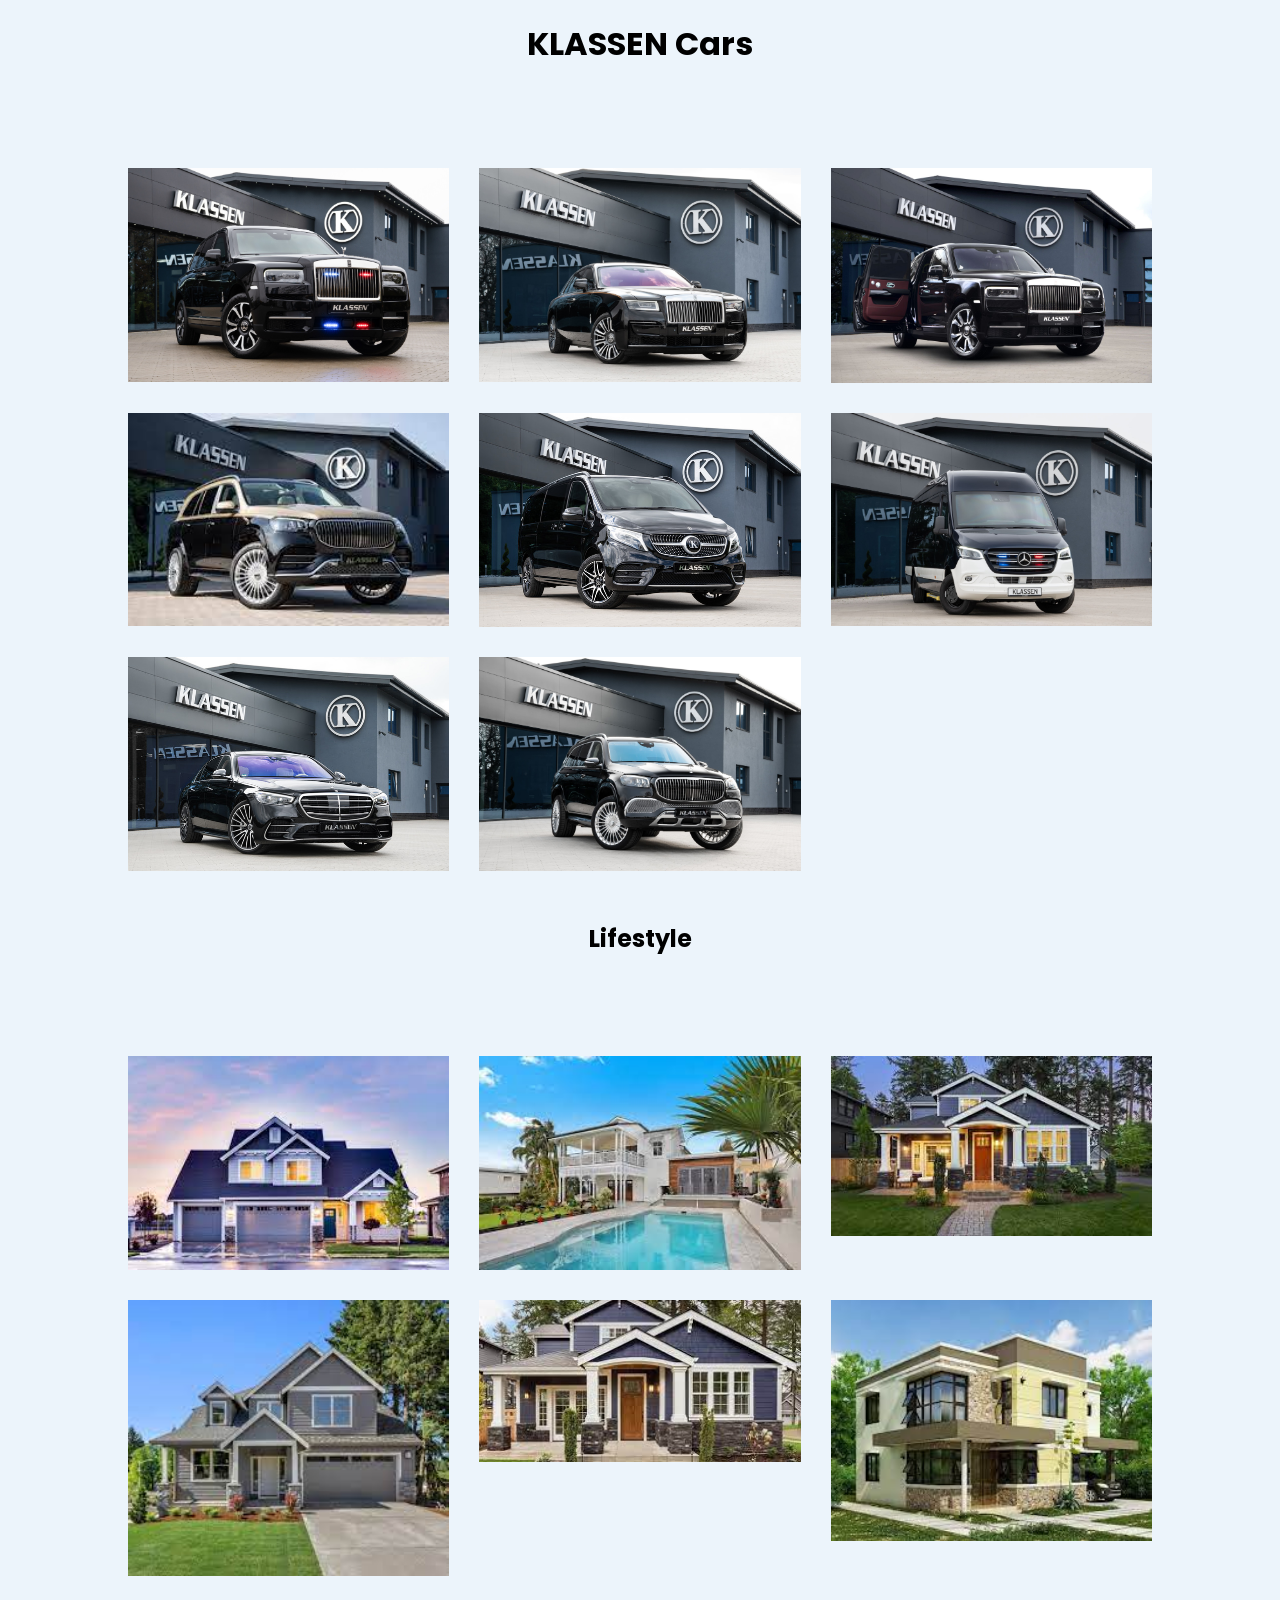
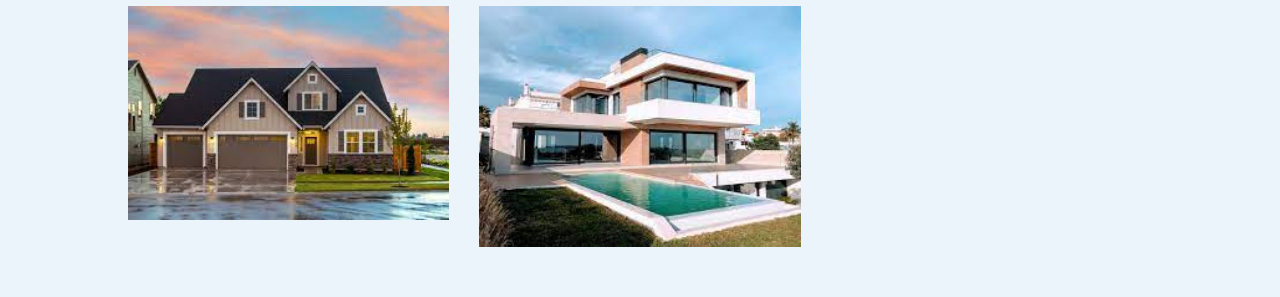
==== Photo Gallery/index.html @ 18dfbdc4 "Add files via upload" ====
<!DOCTYPE html>
<html lang="en">
<head>
    <title>KLASSEN </title>
    <meta charset="UTF-8">
    <meta http-equiv="X-UA-Compatible" content="IE=edge">
    <meta name="viewport" content="width=device-width, initial-scale=1.0">
    <link rel="stylesheet" href="styles.css">
    <link rel="shortcut icon" type="image/png" href="./img/android-chrome-192x192.png">
    <link rel="stylesheet" href="https://cdnjs.cloudflare.com/ajax/libs/font-awesome/4.7.0/css/font-awesome.min.css">
    <meta name="viewport" content="width=device-width, initial-scale=1.0">
    <meta property="og:url" content="" />
          <meta
            name="description"
            content="Welcome to our photo gallery, where we document the fondest of our memories"
          />

          <meta
            name="og:description"
            content="Welcome to our photo gallery, where we document the fondest of our memories"
          />
          <meta name="og:image" content="./img/car2.jpeg"/>
          <meta property="og:site_name" content="Photo Gallery" />
          <meta name="theme-color" content="#3E282BFF" />
          <meta name="twitter:card" content="summary_large_image" />
          <meta name="twitter:title" content="Photo Gallery" />
          <meta
            name="twitter:description"
            content="Welcome to our photo gallery, where we document the fondest of our memories"
          />
          <meta name="twitter:image" content="./img/car2.jpeg" />
</head>
<body>
    <h1>KLASSEN Cars</h1>
<div class="car-gallery">
    <img src="./img/car1.jpeg">
    <img src="./img/car2.jpeg">
    <img src="./img/car3.jpeg">
    <img src="./img/car4.jpeg">
    <img src="./img/car5.jpeg">
    <img src="./img/car6.jpeg">
    <img src="./img/car7.jpeg">
    <img src="./img/car8.jpeg">
</div>
<section>
    <h1>Lifestyle</h1>
    <div class="img-gallery">
        <img src="./img/house1.jpeg">
        <img src="./img/house2.jpeg">
        <img src="./img/house3.jpeg">
        <img src="./img/house4.jpeg">
        <img src="./img/house5.jpeg">
        <img src="./img/house6.jpeg">
        <img src="./img/house7.jpeg">
        <img src="./img/house8.jpeg">
    </div>
</section>

</body>
</html>
---- Photo Gallery/styles.css ----
@import url('https://fonts.googleapis.com/css2?family=Island+Moments&family=Poppins:wght@300;400;500;600;700;800;900&display=swap');

*{
    margin: 0;
    padding: 0;
    font-family: "Poppins", sans-serif;
}
body{
    background: #ecf4fb;
}
h1{
    text-align: center;
    margin: 20px;
    margin-bottom: 30px ;
}
.img-gallery{
    width: 80%;
    margin: 100px auto 50px;
    display: grid;
    grid-template-columns: repeat(auto-fit, minmax(250px, 1fr));
    grid-gap: 30px;
}
.img-gallery img{
    width: 100%;
    cursor: pointer;
} 
.img-gallery img:hover{
    transform: scale(2,2)
}
/*--cars--*/
.car-gallery{
    width: 80%;
    margin: 100px auto 50px;
    display: grid;
    grid-template-columns: repeat(auto-fit, minmax(250px, 1fr));
    grid-gap: 30px;
}
.car-gallery img{
    width: 100%;
    cursor: pointer;
} 
.car-gallery img:hover{
    transform: scale(2,2)
}
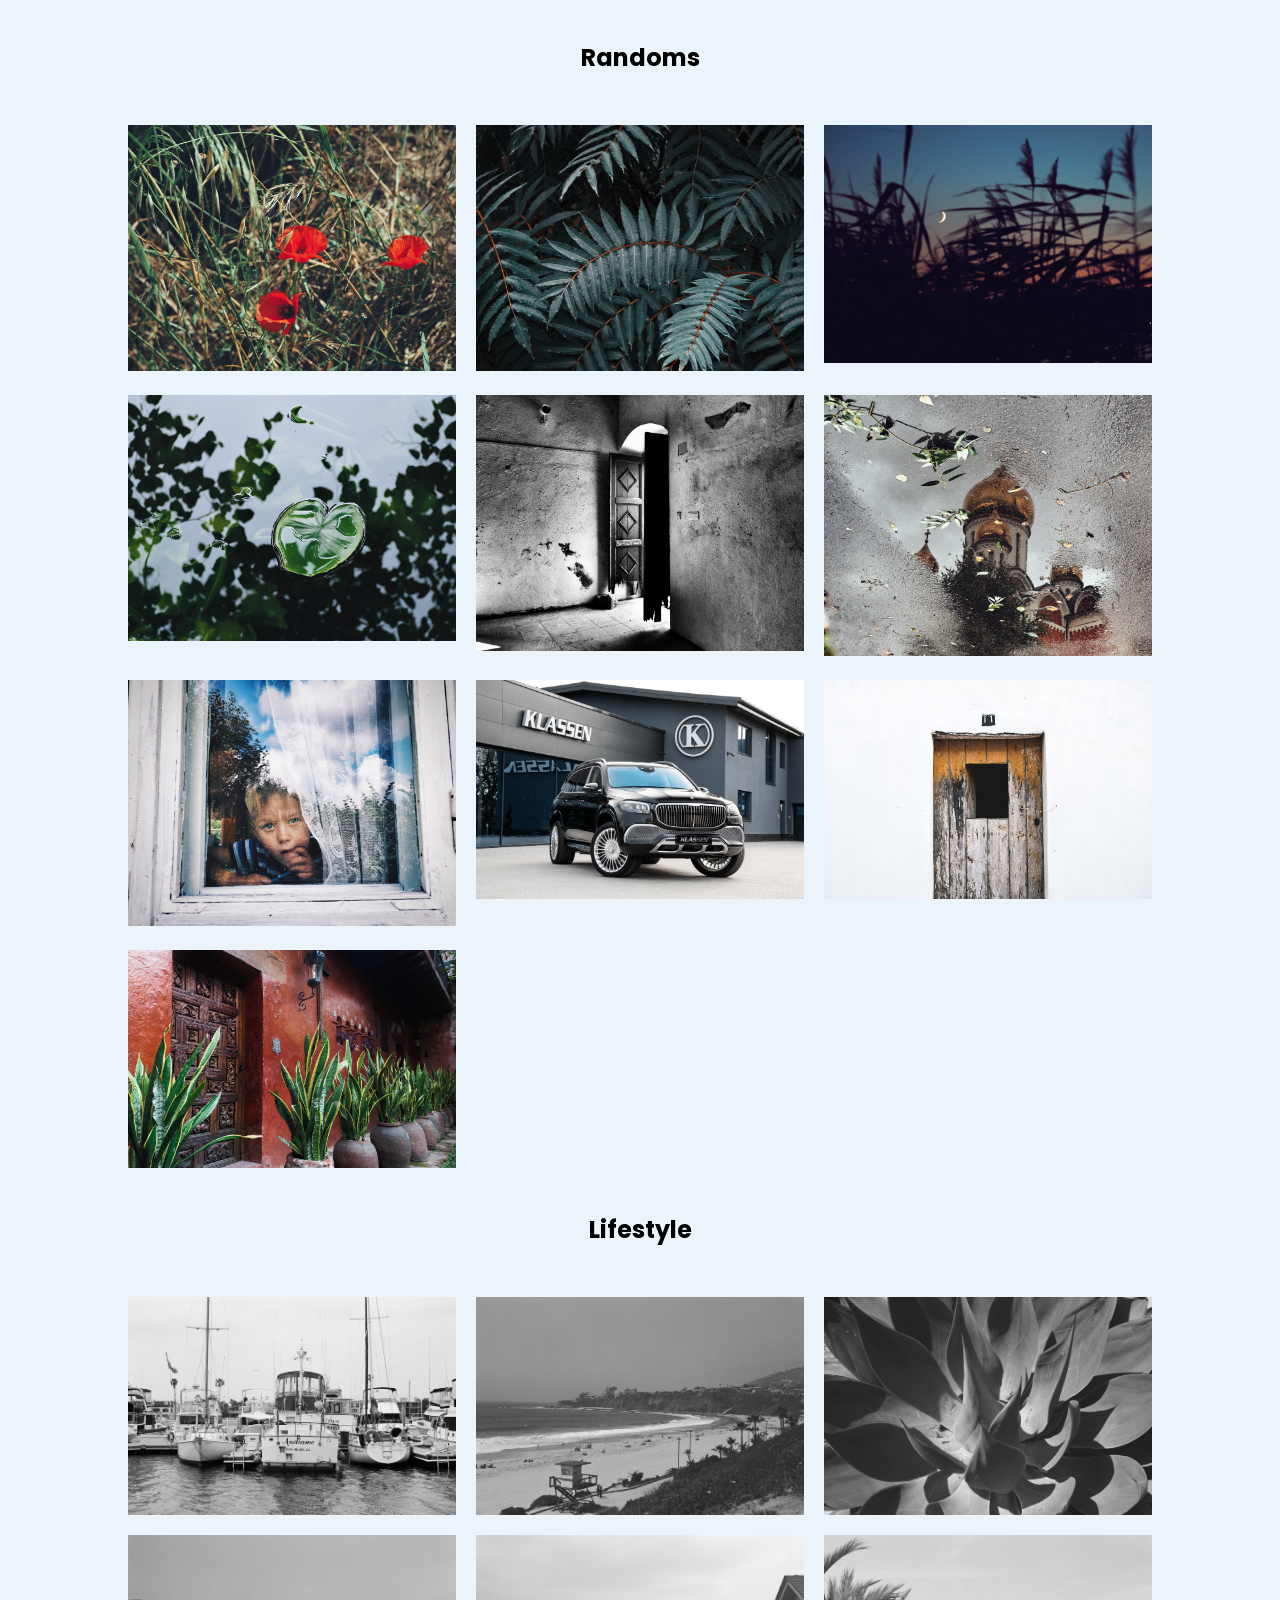
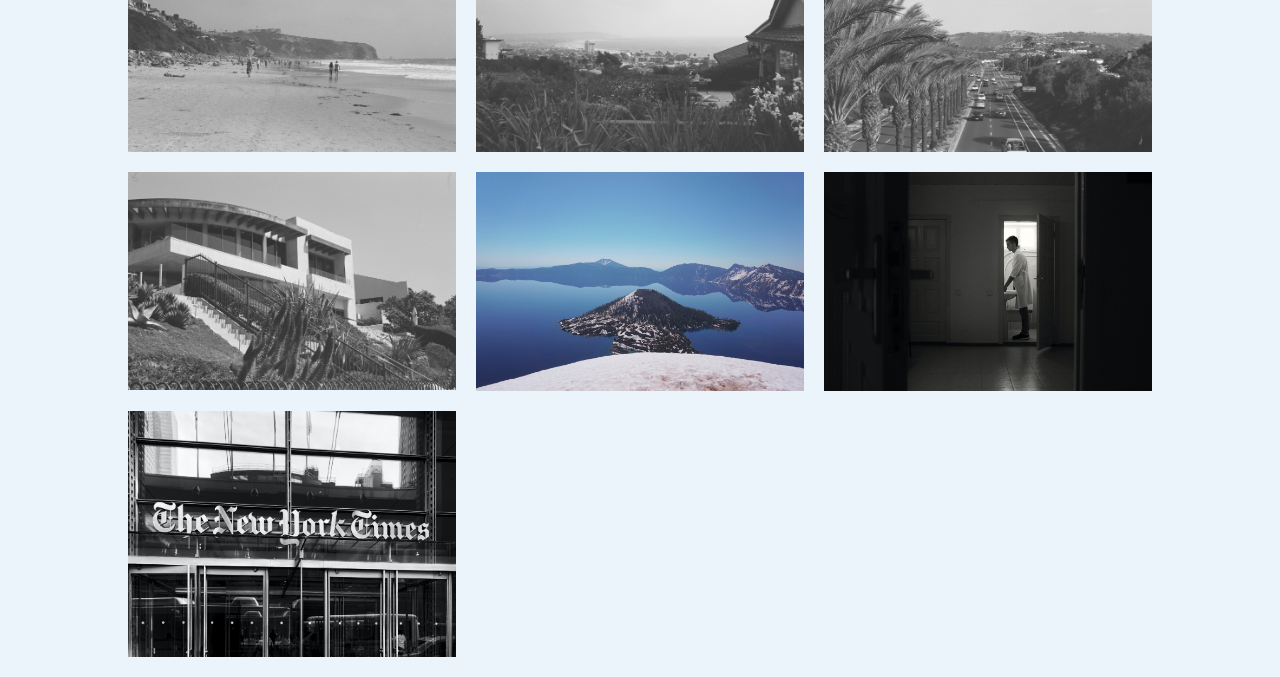
==== commit abc1c6fa: "Add files via upload" ====
--- a/Photo Gallery/index.html
+++ b/Photo Gallery/index.html
@@ -19,7 +19,7 @@
             name="og:description"
             content="Welcome to our photo gallery, where we document the fondest of our memories"
           />
-          <meta name="og:image" content="./img/car2.jpeg"/>
+          <meta name="og:image" content="./img/car4.jpeg"/>
           <meta property="og:site_name" content="Photo Gallery" />
           <meta name="theme-color" content="#3E282BFF" />
           <meta name="twitter:card" content="summary_large_image" />
@@ -28,31 +28,57 @@
             name="twitter:description"
             content="Welcome to our photo gallery, where we document the fondest of our memories"
           />
-          <meta name="twitter:image" content="./img/car2.jpeg" />
+          <meta name="twitter:image" content="./img/car4.jpeg" />
 </head>
 <body>
-    <h1>KLASSEN Cars</h1>
-<div class="car-gallery">
-    <img src="./img/car1.jpeg">
-    <img src="./img/car2.jpeg">
-    <img src="./img/car3.jpeg">
-    <img src="./img/car4.jpeg">
-    <img src="./img/car5.jpeg">
-    <img src="./img/car6.jpeg">
-    <img src="./img/car7.jpeg">
-    <img src="./img/car8.jpeg">
-</div>
+<section>
+    <h1>Randoms</h1>
+    <div class="car-gallery">
+        <div class="image-wrapper">
+            <img src="./img/car1.jpeg" alt="Car Image">
+        </div>
+        <div class="image-wrapper">
+            <img src="./img/car2.jpeg" alt="Car Image"> 
+        </div>
+        <div class="image-wrapper">
+            <img src="./img/car3.jpeg" alt="Car Image">     
+        </div>
+        <div class="image-wrapper">
+            <img src="./img/car4.jpeg" alt="Car Image">            
+        </div>
+        <div class="image-wrapper">
+            <img src="./img/car5.jpeg" alt="Car Image"> 
+        </div>
+        <div class="image-wrapper">
+            <img src="./img/car6.jpeg" alt="Car Image">  
+        </div>
+        <div class="image-wrapper">
+            <img src="./img/car7.jpeg" alt="Car Image">
+        </div>
+        <div class="image-wrapper">
+            <img src="./img/car8.jpeg" alt="Car Image">   
+        </div>
+        <div class="image-wrapper">
+            <img src="./img/cars9.jpeg" alt="Car Image">
+        </div>
+        <div class="image-wrapper">
+            <img src="./img/cars10.jpeg" alt="Car Image">   
+        </div>
+    </div>
+</section>
 <section>
     <h1>Lifestyle</h1>
     <div class="img-gallery">
-        <img src="./img/house1.jpeg">
-        <img src="./img/house2.jpeg">
-        <img src="./img/house3.jpeg">
-        <img src="./img/house4.jpeg">
-        <img src="./img/house5.jpeg">
-        <img src="./img/house6.jpeg">
-        <img src="./img/house7.jpeg">
-        <img src="./img/house8.jpeg">
+        <img src="./img/house1.jpeg" alt="House Image">
+        <img src="./img/house2.jpeg" alt="House Image">
+        <img src="./img/house3.jpeg" alt="House Image">
+        <img src="./img/house4.jpeg" alt="House Image">
+        <img src="./img/house5.jpeg" alt="House Image">
+        <img src="./img/house6.jpeg" alt="House Image">
+        <img src="./img/house7.jpeg" alt="House Image">
+        <img src="./img/house8.jpeg" alt="House Image">
+        <img src="./img/house9.jpeg" alt="House Image">
+        <img src="./img/house10.jpeg" alt="House Image">
     </div>
 </section>
 
--- a/Photo Gallery/styles.css
+++ b/Photo Gallery/styles.css
@@ -10,35 +10,43 @@
 }
 h1{
     text-align: center;
-    margin: 20px;
-    margin-bottom: 30px ;
+    margin: 40px;
 }
 .img-gallery{
     width: 80%;
-    margin: 100px auto 50px;
+    margin: 50px auto 20px;
     display: grid;
     grid-template-columns: repeat(auto-fit, minmax(250px, 1fr));
-    grid-gap: 30px;
+    grid-gap: 20px;
 }
 .img-gallery img{
     width: 100%;
     cursor: pointer;
+    transition: 2s;
 } 
 .img-gallery img:hover{
-    transform: scale(2,2)
+    transform: scale(1.2)
 }
 /*--cars--*/
 .car-gallery{
     width: 80%;
-    margin: 100px auto 50px;
+    margin: 50px auto 20px;
     display: grid;
     grid-template-columns: repeat(auto-fit, minmax(250px, 1fr));
-    grid-gap: 30px;
+    grid-gap: 20px;
 }
 .car-gallery img{
     width: 100%;
     cursor: pointer;
+    transition: 2s;
 } 
 .car-gallery img:hover{
-    transform: scale(2,2)
+    transform: scale(1.2)
+    
+}
+div #image-wrapper{
+    width: 70px;
+    margin: 10px;
+    padding: 10px;
+    border-radius: 30px;
 }
